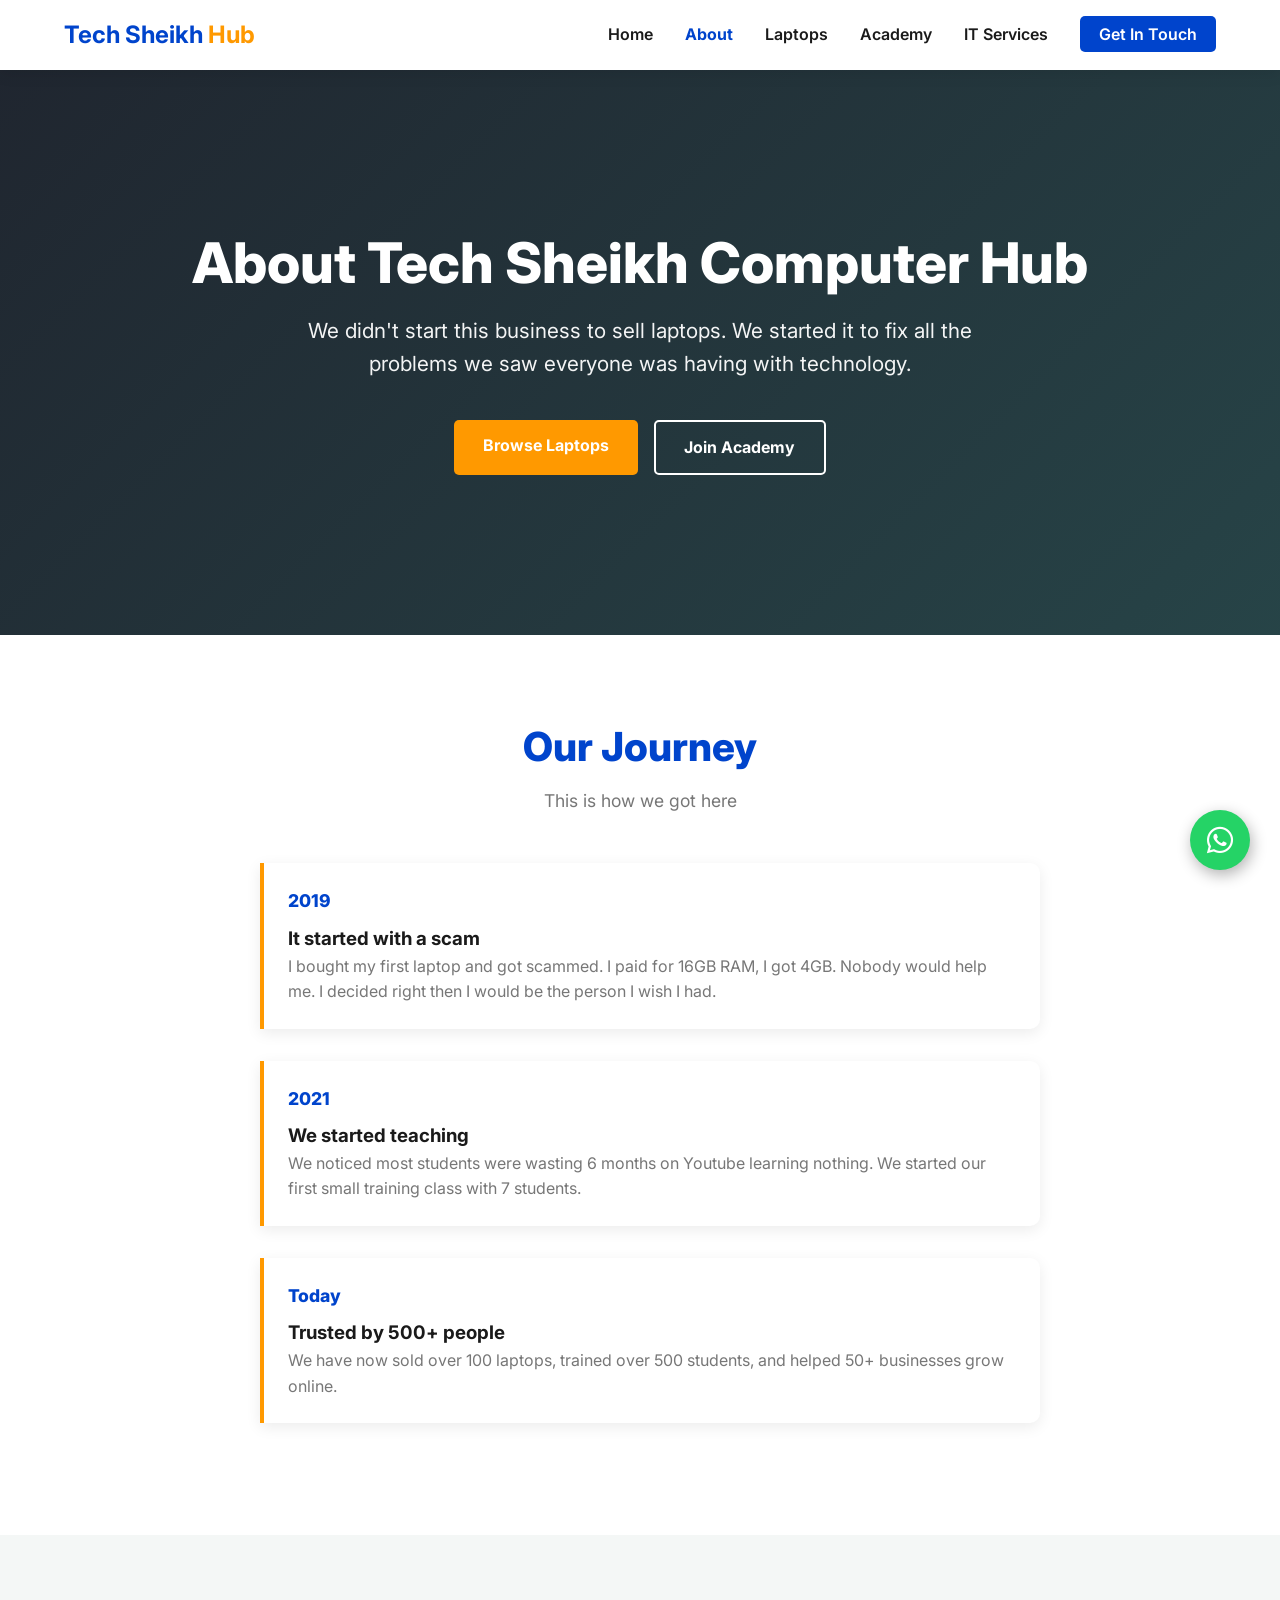
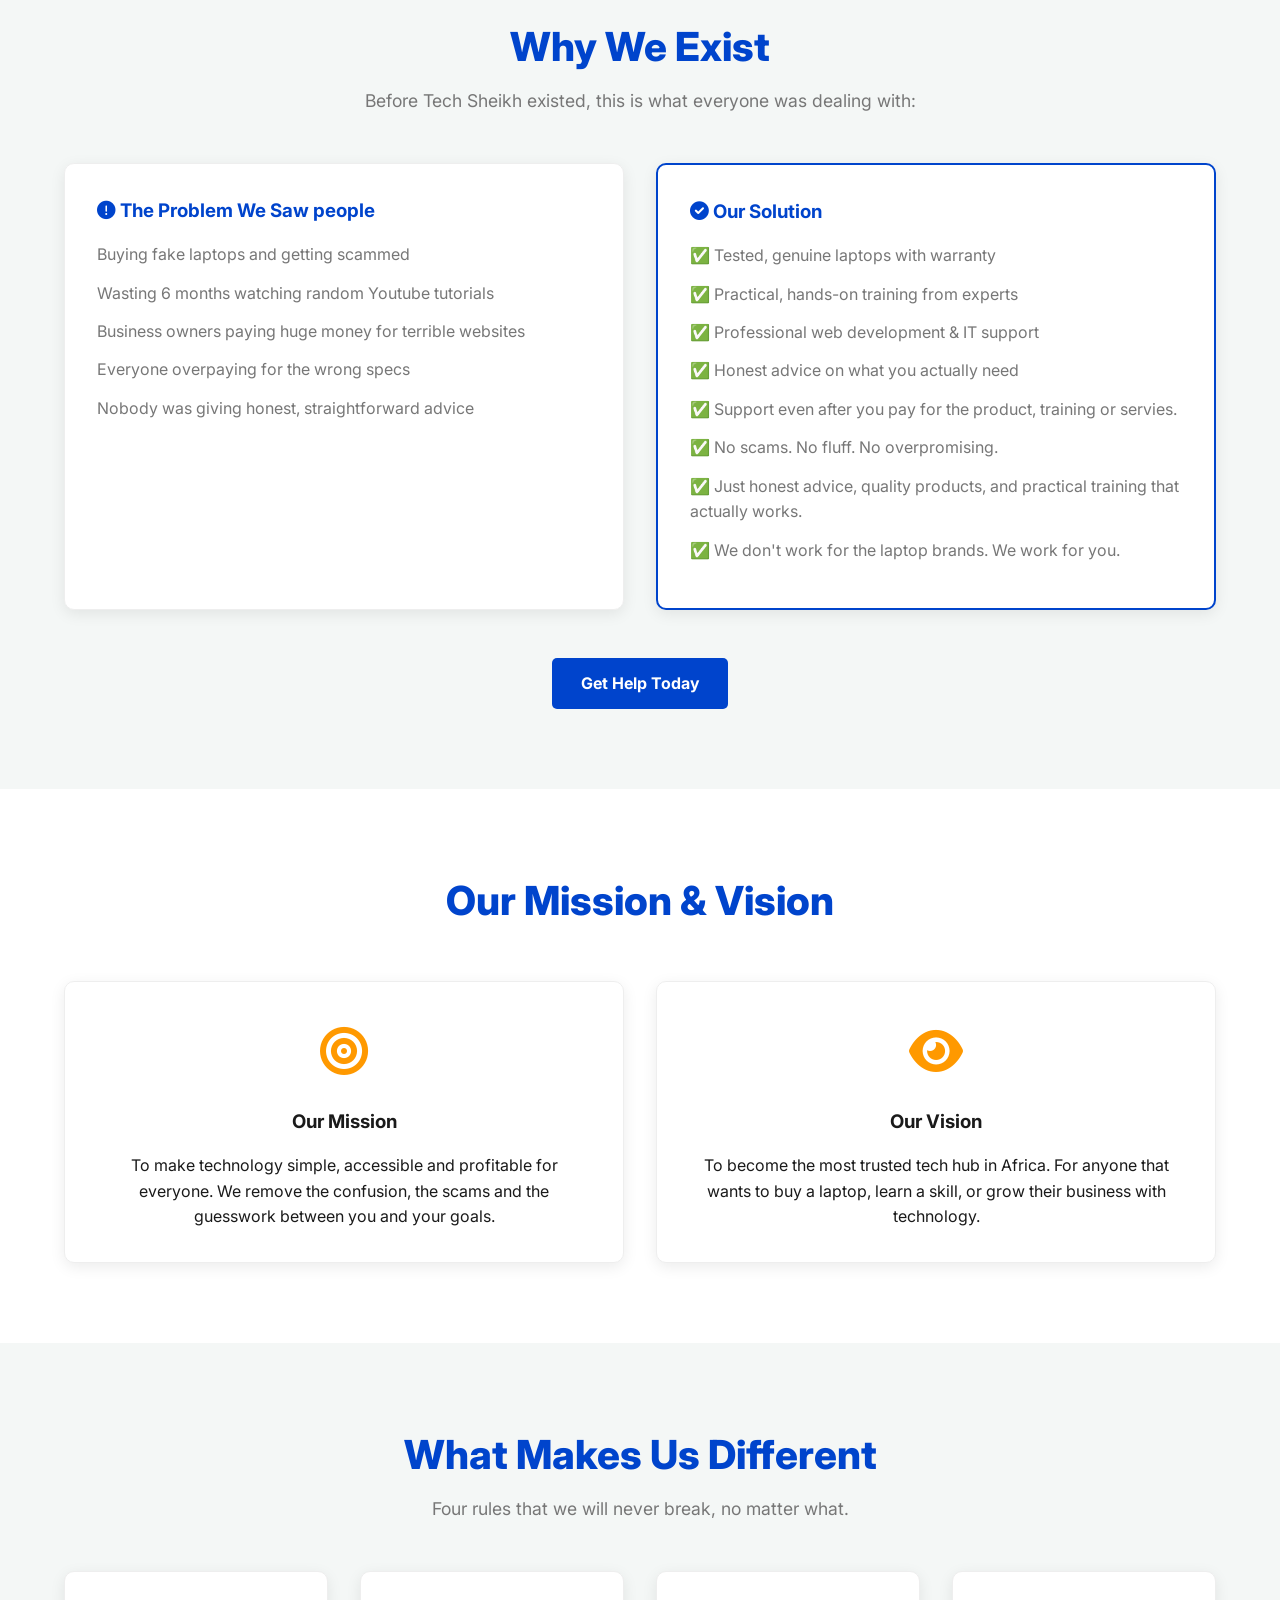
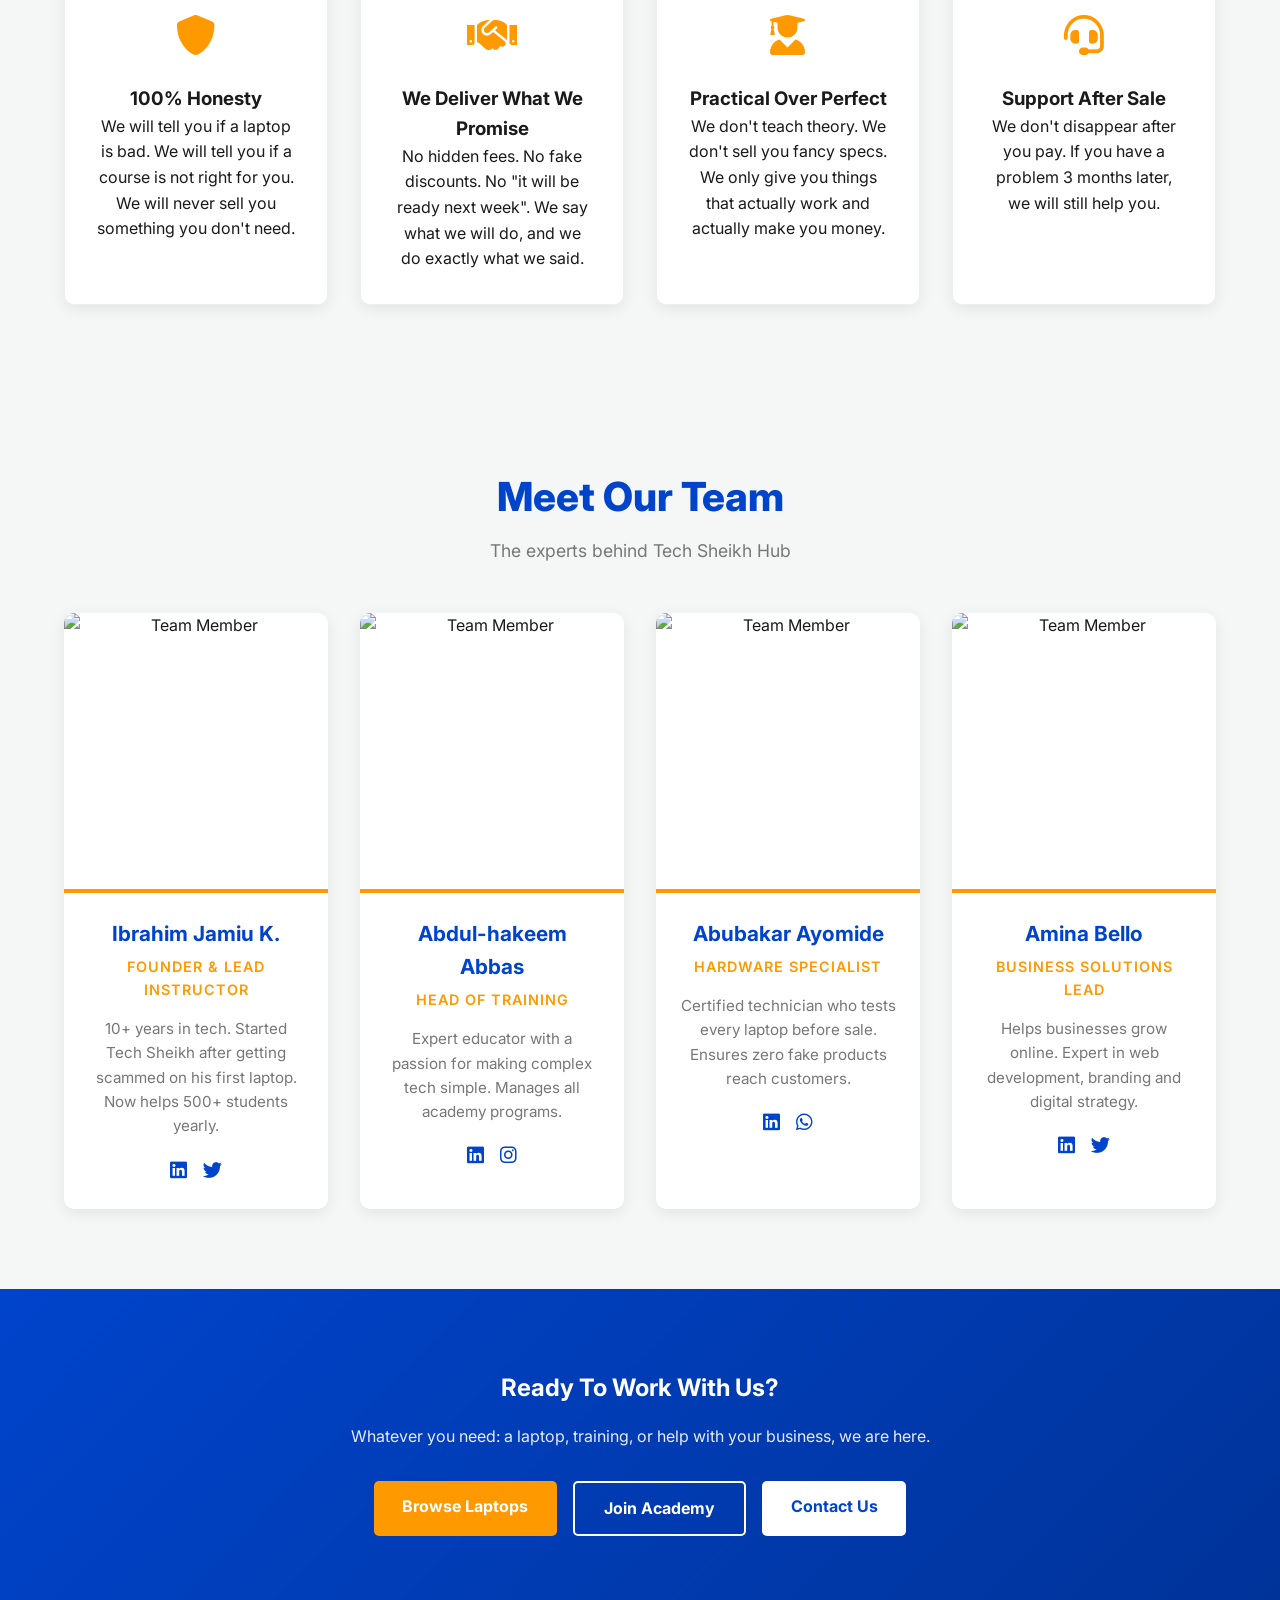
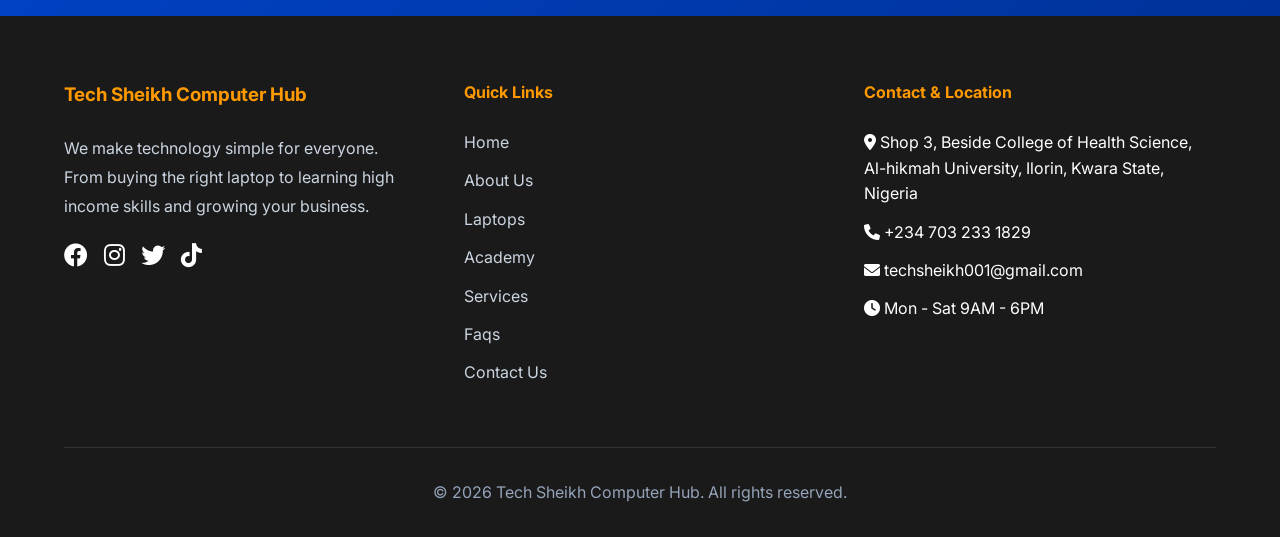
==== about.html @ db9482c1 "first commit" ====
<!DOCTYPE html>
<html lang="en">

<head>
    <meta charset="UTF-8">
    <meta name="viewport" content="width=device-width, initial-scale=1.0">
    <title>About Us | Tech Sheikh Computer Hub</title>

    <!-- Google Fonts -->
    <link href="https://fonts.googleapis.com/css2?family=Inter:wght@400;600;700;800&display=swap" rel="stylesheet">

    <!-- Font Awesome -->
    <link rel="stylesheet" href="https://cdnjs.cloudflare.com/ajax/libs/font-awesome/6.0.0/css/all.min.css">

    <link rel="stylesheet" href="./css/about.css">

</head>

<body>

    <!-- HEADER (Same as Homepage) -->
    <header>
        <nav>
            <a href="index.html" class="logo">Tech Sheikh <span>Hub</span></a>
            <div class="menu-toggle" id="mobile-menu-btn">
                <i class="fas fa-bars"></i>
            </div>
            <ul class="nav-links" id="nav-links">
                <li><a href="index.html">Home</a></li>
                <li><a href="about.html" style="color: var(--primary); font-weight:700;">About</a></li>
                <li><a href="product.html">Laptops</a></li>
                <li><a href="courses.html">Academy</a></li>
                <li><a href="services.html">IT Services</a></li>
                <li><a href="contact.html" class="cta-btn-nav">Get In Touch</a></li>
            </ul>
        </nav>
    </header>

    <main>

        <!-- HERO SECTION -->
        <section class="page-hero">
            <h1 class="fade-in">About Tech Sheikh Computer Hub</h1>
            <p class="fade-in" style="animation-delay: 0.2s;">
                We didn't start this business to sell laptops. We started it to fix all the problems we saw everyone was
                having with technology.
            </p>
            <div class="hero-buttons fade-in" style="animation-delay: 0.4s;">
                <a href="product.html" class="btn btn-secondary">Browse Laptops</a>
                <a href="courses.html" class="btn btn-outline-white">Join Academy</a>
            </div>
        </section>

        <!-- OUR STORY / TIMELINE -->
        <section class="section-padding">
            <div class="section-header animate-on-scroll">
                <h2>Our Journey</h2>
                <p>This is how we got here</p>
            </div>

            <div class="timeline">
                <div class="timeline-item animate-on-scroll">
                    <div class="timeline-year">2019</div>
                    <h3>It started with a scam</h3>
                    <p style="color: var(--grey);">I bought my first laptop and got scammed. I paid for 16GB RAM, I got
                        4GB. Nobody would help me. I decided right then I would be the person I wish I had.</p>
                </div>
                <div class="timeline-item animate-on-scroll">
                    <div class="timeline-year">2021</div>
                    <h3>We started teaching</h3>
                    <p style="color: var(--grey);">We noticed most students were wasting 6 months on Youtube learning
                        nothing. We started our first small training class with 7 students.</p>
                </div>
                <div class="timeline-item animate-on-scroll">
                    <div class="timeline-year">Today</div>
                    <h3>Trusted by 500+ people</h3>
                    <p style="color: var(--grey);">We have now sold over 100 laptops, trained over 500 students, and
                        helped 50+ businesses grow online.</p>
                </div>
            </div>
        </section>

        <!-- WHY WE EXIST / PROBLEM WE SOLVE -->
        <section class="section-padding" style="background: var(--light-bg);">
            <div class="section-header animate-on-scroll">
                <h2>Why We Exist</h2>
                <p>Before Tech Sheikh existed, this is what everyone was dealing with:</p>
            </div>

            <div class="grid-2">
                <div class="card animate-on-scroll">
                    <h3 style="margin-bottom: 1rem; color: var(--primary);"><i class="fas fa-exclamation-circle"></i>
                        The Problem We Saw people</h3>
                    <ul style="color: var(--grey);">
                        <li style="margin-bottom: 0.8rem;"> Buying fake laptops and getting scammed</li>
                        <li style="margin-bottom: 0.8rem;"> Wasting 6 months watching random Youtube tutorials</li>
                        <li style="margin-bottom: 0.8rem;"> Business owners paying huge money for terrible websites
                        </li>
                        <li style="margin-bottom: 0.8rem;"> Everyone overpaying for the wrong specs</li>
                        <li> Nobody was giving honest, straightforward advice</li>
                    </ul>
                </div>

                <div class="card animate-on-scroll" style="border-color: var(--primary); border-width: 2px;">
                    <h3 style="margin-bottom: 1rem; color: var(--primary);"><i class="fas fa-check-circle"></i> Our
                        Solution</h3>
                    <ul style="color: var(--grey);">
                        <li style="margin-bottom: 0.8rem;">✅ Tested, genuine laptops with warranty</li>
                        <li style="margin-bottom: 0.8rem;">✅ Practical, hands-on training from experts
                        <li>
                        <li style="margin-bottom: 0.8rem;">✅ Professional web development & IT support
                        <li>
                        <li style="margin-bottom: 0.8rem;">✅ Honest advice on what you actually need</li>
                        <li style="margin-bottom: 0.8rem;">✅ Support even after you pay for the product, training or
                            servies.</li>
                        <li style="margin-bottom: 0.8rem;"> ✅ No scams. No fluff. No overpromising. </li>

                        <li style="margin-bottom: 0.8rem;"> ✅ Just honest advice, quality products, and practical
                            training that actually works. </li>
                        <li style="margin-bottom: 0.8rem;"> ✅ We don't work for the laptop brands. We work for you.</li>
                    </ul>
                </div>
            </div>

            <div style="text-align: center; margin-top: 3rem;">
                <a href="contact.html" class="btn btn-primary animate-on-scroll">Get Help Today</a>
            </div>
        </section>

        <!-- MISSION & VISION -->
        <section class="section-padding">
            <div class="section-header animate-on-scroll">
                <h2>Our Mission & Vision</h2>
            </div>

            <div class="grid-2">
                <div class="card animate-on-scroll">
                    <div style="font-size: 3rem; color: var(--secondary); margin-bottom: 1rem; text-align: center;"><i
                            class="fas fa-bullseye"></i></div>
                    <h3 style="text-align: center; margin-bottom: 1rem;">Our Mission</h3>
                    <p style="text-align: center;">To make technology simple, accessible and profitable for everyone. We
                        remove the confusion, the scams and the guesswork between you and your goals.</p>
                </div>

                <div class="card animate-on-scroll">
                    <div style="font-size: 3rem; color: var(--secondary); margin-bottom: 1rem; text-align: center;"><i
                            class="fas fa-eye"></i></div>
                    <h3 style="text-align: center; margin-bottom: 1rem;">Our Vision</h3>
                    <p style="text-align: center;">To become the most trusted tech hub in Africa. For anyone that wants
                        to buy a laptop, learn a skill, or grow their business with technology.</p>
                </div>
            </div>
        </section>



        <!-- OUR VALUES -->
        <section class="section-padding" style="background: var(--light-bg);">
            <div class="section-header">
                <h2>What Makes Us Different</h2>
                <p>Four rules that we will never break, no matter what.</p>
            </div>

            <div class="grid-2" style="grid-template-columns: repeat(auto-fit, minmax(250px, 1fr));">
                <div class="value-card card">
                    <div class="value-icon"><i class="fas fa-shield-alt"></i></div>
                    <h3>100% Honesty</h3>
                    <p>We will tell you if a laptop is bad. We will tell you if a course is not right for you. We will
                        never sell you something you don't need.</p>
                </div>
                <div class="value-card card">
                    <div class="value-icon"><i class="fas fa-handshake"></i></div>
                    <h3>We Deliver What We Promise</h3>
                    <p>No hidden fees. No fake discounts. No "it will be ready next week". We say what we will do, and
                        we do exactly what we said.</p>
                </div>
                <div class="value-card card">
                    <div class="value-icon"><i class="fas fa-user-graduate"></i></div>
                    <h3>Practical Over Perfect</h3>
                    <p>We don't teach theory. We don't sell you fancy specs. We only give you things that actually work
                        and actually make you money.</p>
                </div>
                <div class="value-card card">
                    <div class="value-icon"><i class="fas fa-headset"></i></div>
                    <h3>Support After Sale</h3>
                    <p>We don't disappear after you pay. If you have a problem 3 months later, we will still help you.
                    </p>
                </div>
            </div>
        </section>


        <!-- TEAM SECTION -->
        <section class="section-padding" style="background: var(--light-bg);">
            <div class="section-header animate-on-scroll">
                <h2>Meet Our Team</h2>
                <p>The experts behind Tech Sheikh Hub</p>
            </div>

            <div class="grid-4">
                <!-- Team Member 1 -->
                <div class="card team-card animate-on-scroll">
                    <img src="https://images.unsplash.com/photo-1560250097-0b93528c311a?ixlib=rb-4.0.3&auto=format&fit=crop&w=500&q=80"
                        alt="Team Member" class="team-img">
                    <div class="team-info">
                        <h3 class="team-name">Ibrahim Jamiu K.</h3>
                        <p class="team-role">Founder & Lead Instructor</p>
                        <p class="team-bio">10+ years in tech. Started Tech Sheikh after getting scammed on his first
                            laptop. Now helps 500+ students yearly.</p>
                        <div class="team-social">
                            <a href="#"><i class="fab fa-linkedin"></i></a>
                            <a href="#"><i class="fab fa-twitter"></i></a>
                        </div>
                    </div>
                </div>

                <!-- Team Member 2 -->
                <div class="card team-card animate-on-scroll">
                    <img src="https://images.unsplash.com/photo-1573496359142-b8d87734a5a2?ixlib=rb-4.0.3&auto=format&fit=crop&w=500&q=80"
                        alt="Team Member" class="team-img">
                    <div class="team-info">
                        <h3 class="team-name">Abdul-hakeem Abbas</h3>
                        <p class="team-role">Head of Training</p>
                        <p class="team-bio">Expert educator with a passion for making complex tech simple. Manages all
                            academy programs.</p>
                        <div class="team-social">
                            <a href="#"><i class="fab fa-linkedin"></i></a>
                            <a href="#"><i class="fab fa-instagram"></i></a>
                        </div>
                    </div>
                </div>

                <!-- Team Member 3 -->
                <div class="card team-card animate-on-scroll">
                    <img src="https://images.unsplash.com/photo-1519085360753-af0119f7cbe7?ixlib=rb-4.0.3&auto=format&fit=crop&w=500&q=80"
                        alt="Team Member" class="team-img">
                    <div class="team-info">
                        <h3 class="team-name">Abubakar Ayomide</h3>
                        <p class="team-role">Hardware Specialist</p>
                        <p class="team-bio">Certified technician who tests every laptop before sale. Ensures zero fake
                            products reach customers.</p>
                        <div class="team-social">
                            <a href="#"><i class="fab fa-linkedin"></i></a>
                            <a href="#"><i class="fab fa-whatsapp"></i></a>
                        </div>
                    </div>
                </div>

                <!-- Team Member 4 -->
                <div class="card team-card animate-on-scroll">
                    <img src="https://images.unsplash.com/photo-1580489944761-15a19d654956?ixlib=rb-4.0.3&auto=format&fit=crop&w=500&q=80"
                        alt="Team Member" class="team-img">
                    <div class="team-info">
                        <h3 class="team-name">Amina Bello</h3>
                        <p class="team-role">Business Solutions Lead</p>
                        <p class="team-bio">Helps businesses grow online. Expert in web development, branding and
                            digital strategy.</p>
                        <div class="team-social">
                            <a href="#"><i class="fab fa-linkedin"></i></a>
                            <a href="#"><i class="fab fa-twitter"></i></a>
                        </div>
                    </div>
                </div>
            </div>
        </section>

        <!-- FINAL CTA -->
        <section class="section-padding cta-section">
            <h2 class="animate-on-scroll">Ready To Work With Us?</h2>
            <p class="animate-on-scroll" style="max-width: 600px; margin: 1rem auto 2rem;">
                Whatever you need: a laptop, training, or help with your business, we are here.
            </p>
            <div class="hero-buttons animate-on-scroll">
                <a href="product.html" class="btn btn-secondary">Browse Laptops</a>
                <a href="courses.html" class="btn btn-outline-white">Join Academy</a>
                <a href="contact.html" class="btn btn-secondary"
                    style="background: white; color: var(--primary);">Contact Us</a>
            </div>
        </section>

    </main>

    <!-- FOOTER (Same as Homepage) -->
    <footer class="site-footer">
        <div class="footer-grid">

            <div class="footer-col">
                <h3>Tech Sheikh Computer Hub</h3>
                <p>We make technology simple for everyone. From buying the right laptop to learning high income skills
                    and growing your business.</p>
                <div class="social-links">
                    <a href="#"><i class="fab fa-facebook"></i></a>
                    <a href="#"><i class="fab fa-instagram"></i></a>
                    <a href="#"><i class="fab fa-twitter"></i></a>
                    <a href="#"><i class="fab fa-tiktok"></i></a>
                </div>
            </div>

            <div class="footer-col">
                <h4>Quick Links</h4>
                <ul class="footer-links">
                    <li><a href="index.html">Home</a></li>
                    <li><a href="about.html">About Us</a></li>
                    <li><a href="product.html">Laptops</a></li>
                    <li><a href="courses.html">Academy</a></li>
                    <li><a href="services.html">Services</a></li>
                    <li><a href="faqs.html">Faqs</a></li>
                    <li><a href="contact.html">Contact Us</a></li>
                </ul>
            </div>

            <div class="footer-col">
                <h4>Contact & Location</h4>
                <ul class="footer-links">
                    <li><i class="fas fa-map-marker-alt"></i> Shop 3, Beside College of Health Science,<br>Al-hikmah
                        University, Ilorin, Kwara State,
                        Nigeria</li>
                    <li><i class="fas fa-phone"></i> +234 703 233 1829</li>
                    <li><i class="fas fa-envelope"></i> techsheikh001@gmail.com</li>
                    <li><i class="fas fa-clock"></i> Mon - Sat 9AM - 6PM</li>
                </ul>
            </div>

        </div>

        <div class="footer-bottom">
            <p>&copy; <span id="year"></span> Tech Sheikh Computer Hub. All rights reserved.</p>
        </div>
    </footer>

    <!-- WhatsApp Float -->
    <a href="https://wa.me/2347032331829" class="whatsapp-float" target="_blank">
        <i class="fab fa-whatsapp"></i>
    </a>

    <!-- JavaScript -->
    <script src="./JavaScript/about.js"></script>
</body>

</html>
---- css/about.css ----
/* =========================================
           1. GLOBAL DESIGN SYSTEM (BRAND COLORS)
========================================= */

:root {
    --primary: #0044CC;
    /* Tech Blue */
    --primary-dark: #003399;
    --secondary: #FF9900;
    /* Action Orange */
    --secondary-hover: #e68900;
    --dark: #1a1a1a;
    --light-bg: #f4f7f6;
    --white: #ffffff;
    --grey: #777;
    --shadow: 0 4px 15px rgba(0, 0, 0, 0.08);
    --shadow-lg: 0 10px 30px rgba(0, 0, 0, 0.15);
}

* {
    margin: 0;
    padding: 0;
    box-sizing: border-box;
    font-family: 'Inter', sans-serif;
    scroll-behavior: smooth;
}

body {
    color: var(--dark);
    background-color: var(--white);
    line-height: 1.6;
    overflow-x: hidden;
}

a {
    text-decoration: none;
    color: inherit;
}

ul {
    list-style: none;
}

img {
    max-width: 100%;
    height: auto;
    display: block;
}

/* =========================================
           2. UTILITIES & COMPONENTS
           ========================================= */
.section-padding {
    padding: 5rem 5%;
}

.section-header {
    text-align: center;
    margin-bottom: 3rem;
}

.section-header h2 {
    font-size: 2.5rem;
    color: var(--primary);
    margin-bottom: 0.5rem;
    font-weight: 800;
}

.section-header p {
    color: var(--grey);
    font-size: 1.1rem;
    max-width: 700px;
    margin: 0 auto;
}

.btn {
    display: inline-block;
    padding: 0.8rem 1.8rem;
    border-radius: 5px;
    font-weight: 700;
    cursor: pointer;
    transition: all 0.3s ease;
    border: none;
    text-align: center;
}

.btn-primary {
    background: var(--primary);
    color: var(--white);
}

.btn-primary:hover {
    background: var(--primary-dark);
    transform: translateY(-3px);
    box-shadow: var(--shadow);
}

.btn-secondary {
    background: var(--secondary);
    color: var(--white);
}

.btn-secondary:hover {
    background: var(--secondary-hover);
    transform: translateY(-3px);
    box-shadow: var(--shadow);
}

.btn-outline {
    border: 2px solid var(--primary);
    color: var(--primary);
    background: transparent;
}

.btn-outline:hover {
    background: var(--primary);
    color: var(--white);
    transform: translateY(-3px);
}

.btn-outline-white {
    border: 2px solid var(--white);
    color: var(--white);
    background: transparent;
}

.btn-outline-white:hover {
    background: var(--white);
    color: var(--primary);
    transform: translateY(-3px);
}

.card {
    background: var(--white);
    border-radius: 10px;
    padding: 2rem;
    box-shadow: var(--shadow);
    border: 1px solid #eee;
    transition: 0.3s;
}

.card:hover {
    transform: translateY(-5px);
    box-shadow: var(--shadow-lg);
}

/* =========================================
           3. HEADER & NAVIGATION
           ========================================= */
header {
    background: var(--white);
    box-shadow: var(--shadow);
    position: sticky;
    top: 0;
    z-index: 1000;
}

nav {
    display: flex;
    justify-content: space-between;
    align-items: center;
    padding: 1rem 5%;
}

.logo {
    font-size: 1.5rem;
    font-weight: 700;
    color: var(--primary);
}

.logo span {
    color: var(--secondary);
}

.nav-links {
    display: flex;
    gap: 2rem;
    align-items: center;
}

.nav-links a {
    color: var(--dark);
    font-weight: 600;
    transition: 0.3s;
}

.nav-links a:hover {
    color: var(--primary);
}

.cta-btn-nav {
    background: var(--primary);
    color: white !important;
    padding: 0.5rem 1.2rem;
    border-radius: 5px;
}

.menu-toggle {
    display: none;
    font-size: 1.5rem;
    cursor: pointer;
    color: var(--primary);
}

/* =========================================
           4. FOOTER
           ========================================= */
footer {
    background: var(--dark);
    color: white;
    padding: 4rem 5% 2rem;
}

.footer-grid {
    display: grid;
    grid-template-columns: repeat(auto-fit, minmax(250px, 1fr));
    gap: 3rem;
    margin-bottom: 3rem;
    text-align: left;
}

.footer-col h3,
.footer-col h4 {
    color: var(--secondary);
    margin-bottom: 1.5rem;
}

.footer-col p {
    color: #cbd5e1;
    line-height: 1.8;
}

.footer-links li {
    margin-bottom: 0.8rem;
}

.footer-links a {
    color: #cbd5e1;
    transition: 0.3s;
}

.footer-links a:hover {
    color: var(--secondary);
    padding-left: 5px;
}

.footer-bottom {
    border-top: 1px solid #333;
    padding-top: 2rem;
    text-align: center;
    color: #94a3b8;
}

.social-links {
    display: flex;
    gap: 1rem;
    margin-top: 1rem;
}

.social-links a {
    color: white;
    font-size: 1.5rem;
    transition: 0.3s;
}

.social-links a:hover {
    color: var(--secondary);
}

.whatsapp-float {
    position: fixed;
    bottom: 30px;
    right: 30px;
    background-color: #25d366;
    color: white;
    width: 60px;
    height: 60px;
    border-radius: 50%;
    display: flex;
    align-items: center;
    justify-content: center;
    font-size: 30px;
    box-shadow: 2px 5px 15px rgba(0, 0, 0, 0.3);
    z-index: 1000;
    transition: 0.3s;
}

.whatsapp-float:hover {
    transform: scale(1.1);
}

/* =========================================
           5. ABOUT PAGE SPECIFIC STYLES
========================================= */

/* Hero Section */
.page-hero {
    /* Blue Overlay + Image */
    background: linear-gradient(135deg, rgba(7, 13, 24, 0.9), rgba(2, 40, 43, 0.85)),
        url('https://images.unsplash.com/photo-1522071820081-009f0129c71c?ixlib=rb-4.0.3&auto=format&fit=crop&w=1470&q=80');
    background-size: cover;
    background-position: center;
    background-attachment: fixed;
    /* Parallax effect */
    padding: 10rem 5%;
    text-align: center;
    color: white;
    position: relative;
}

.page-hero h1 {
    font-size: 3.5rem;
    color: white;
    margin-bottom: 1rem;
    font-weight: 800;
    line-height: 1.2;
}

.page-hero p {
    color: rgba(255, 255, 255, 0.95);
    max-width: 700px;
    margin: 0 auto 2.5rem;
    font-size: 1.3rem;
}

.hero-buttons {
    display: flex;
    gap: 1rem;
    justify-content: center;
    flex-wrap: wrap;
}

/* Timeline */
.timeline {
    max-width: 800px;
    margin: 0 auto;
    position: relative;
}

.timeline-item {
    padding: 1.5rem;
    border-left: 4px solid var(--secondary);
    margin-bottom: 2rem;
    background: white;
    margin-left: 20px;
    border-radius: 0 10px 10px 0;
    box-shadow: var(--shadow);
    transition: 0.3s;
}

.timeline-item:hover {
    transform: translateX(5px);
}

.timeline-year {
    color: var(--primary);
    font-weight: 800;
    margin-bottom: 0.5rem;
    font-size: 1.1rem;
}

/* Grids */
.grid-2 {
    display: grid;
    grid-template-columns: repeat(auto-fit, minmax(400px, 1fr));
    gap: 2rem;
}

.grid-4 {
    display: grid;
    grid-template-columns: repeat(auto-fit, minmax(250px, 1fr));
    gap: 2rem;
}


/* OUR VALUES */
.card {
    background: var(--white);
    border-radius: 10px;
    padding: 2rem;
    box-shadow: var(--shadow);
    border: 1px solid #eee;
    transition: 0.3s;
}

.card:hover {
    transform: translateY(-5px);
}


.value-card {
    text-align: center;
    padding: 2rem;
}

.value-icon {
    font-size: 2.5rem;
    color: var(--secondary);
    margin-bottom: 1rem;
}


/* Team Cards */
.team-card {
    text-align: center;
    overflow: hidden;
    padding: 0;
    border: none;
}

.team-img {
    width: 100%;
    height: 280px;
    object-fit: cover;
    border-bottom: 4px solid var(--secondary);
    transition: 0.3s;
}

.team-card:hover .team-img {
    transform: scale(1.05);
}

.team-info {
    padding: 1.5rem;
}

.team-name {
    font-size: 1.3rem;
    color: var(--primary);
    margin-bottom: 0.3rem;
    font-weight: 700;
}

.team-role {
    color: var(--secondary);
    font-weight: 600;
    font-size: 0.9rem;
    margin-bottom: 1rem;
    text-transform: uppercase;
    letter-spacing: 1px;
}

.team-bio {
    color: var(--grey);
    font-size: 0.95rem;
    margin-bottom: 1rem;
}

.team-social {
    display: flex;
    justify-content: center;
    gap: 1rem;
}

.team-social a {
    color: var(--primary);
    font-size: 1.2rem;
    transition: 0.3s;
}

.team-social a:hover {
    color: var(--secondary);
}

/* CTA Section */
.cta-section {
    background: linear-gradient(135deg, var(--primary), var(--primary-dark));
    color: white;
    text-align: center;
}

.cta-section h2 {
    color: white;
}

.cta-section p {
    color: rgba(255, 255, 255, 0.9);
}

/* =========================================
           6. ANIMATIONS
           ========================================= */
.animate-on-scroll {
    opacity: 0;
    transform: translateY(40px);
    transition: all 0.8s cubic-bezier(0.5, 0, 0, 1);
}

.animate-on-scroll.visible {
    opacity: 1;
    transform: translateY(0);
}

@keyframes fadeIn {
    from {
        opacity: 0;
        transform: translateY(20px);
    }

    to {
        opacity: 1;
        transform: translateY(0);
    }
}

.fade-in {
    animation: fadeIn 1s ease forwards;
}

/* =========================================
           7. RESPONSIVE MEDIA QUERIES
           ========================================= */
@media (max-width: 768px) {
    .menu-toggle {
        display: block;
    }

    .nav-links {
        display: none;
        position: absolute;
        top: 100%;
        left: 0;
        width: 100%;
        background: var(--white);
        flex-direction: column;
        padding: 2rem;
        box-shadow: var(--shadow);
        gap: 1.5rem;
        text-align: center;
    }

    .nav-links.active {
        display: flex;
    }

    .page-hero h1 {
        font-size: 2.5rem;
    }

    .page-hero p {
        font-size: 1.1rem;
    }

    .grid-2 {
        grid-template-columns: 1fr;
    }

    .hero-buttons {
        flex-direction: column;
    }

    .btn {
        width: 100%;
    }

    .timeline-item {
        margin-left: 10px;
    }
}
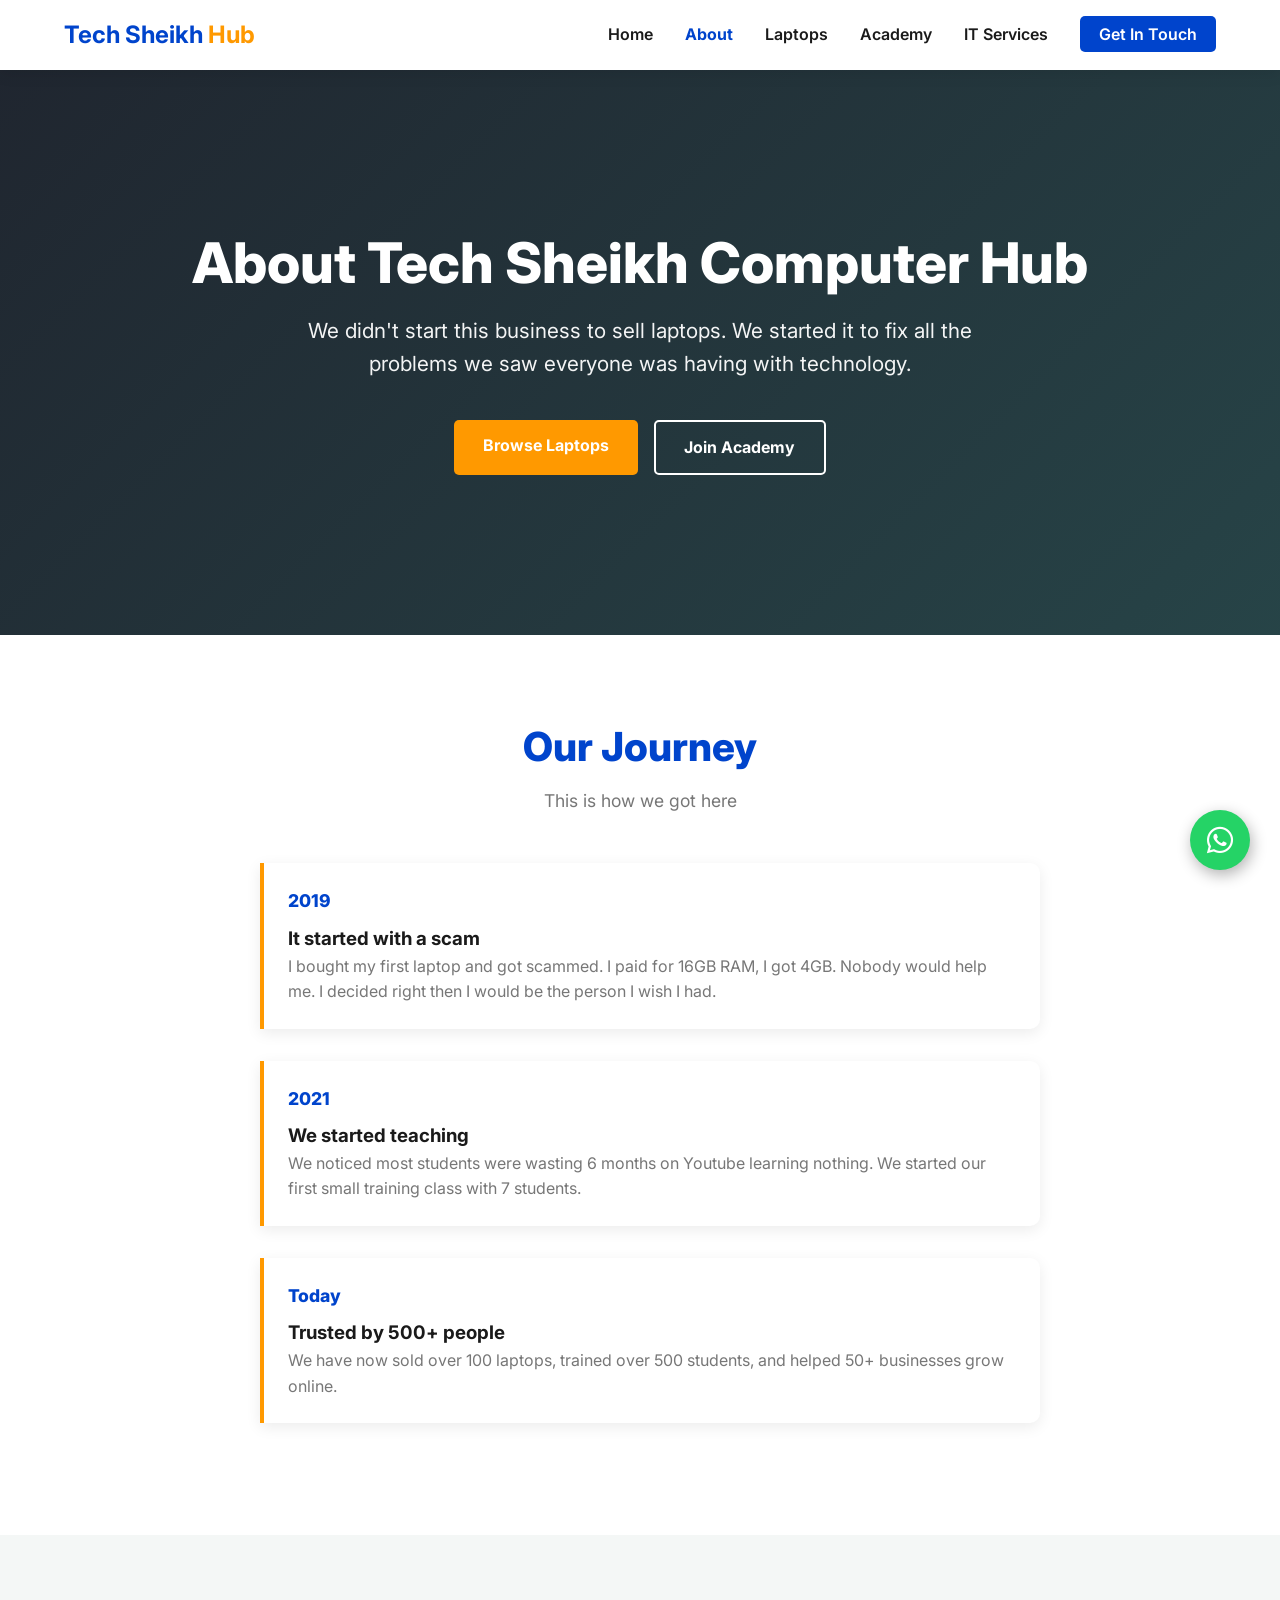
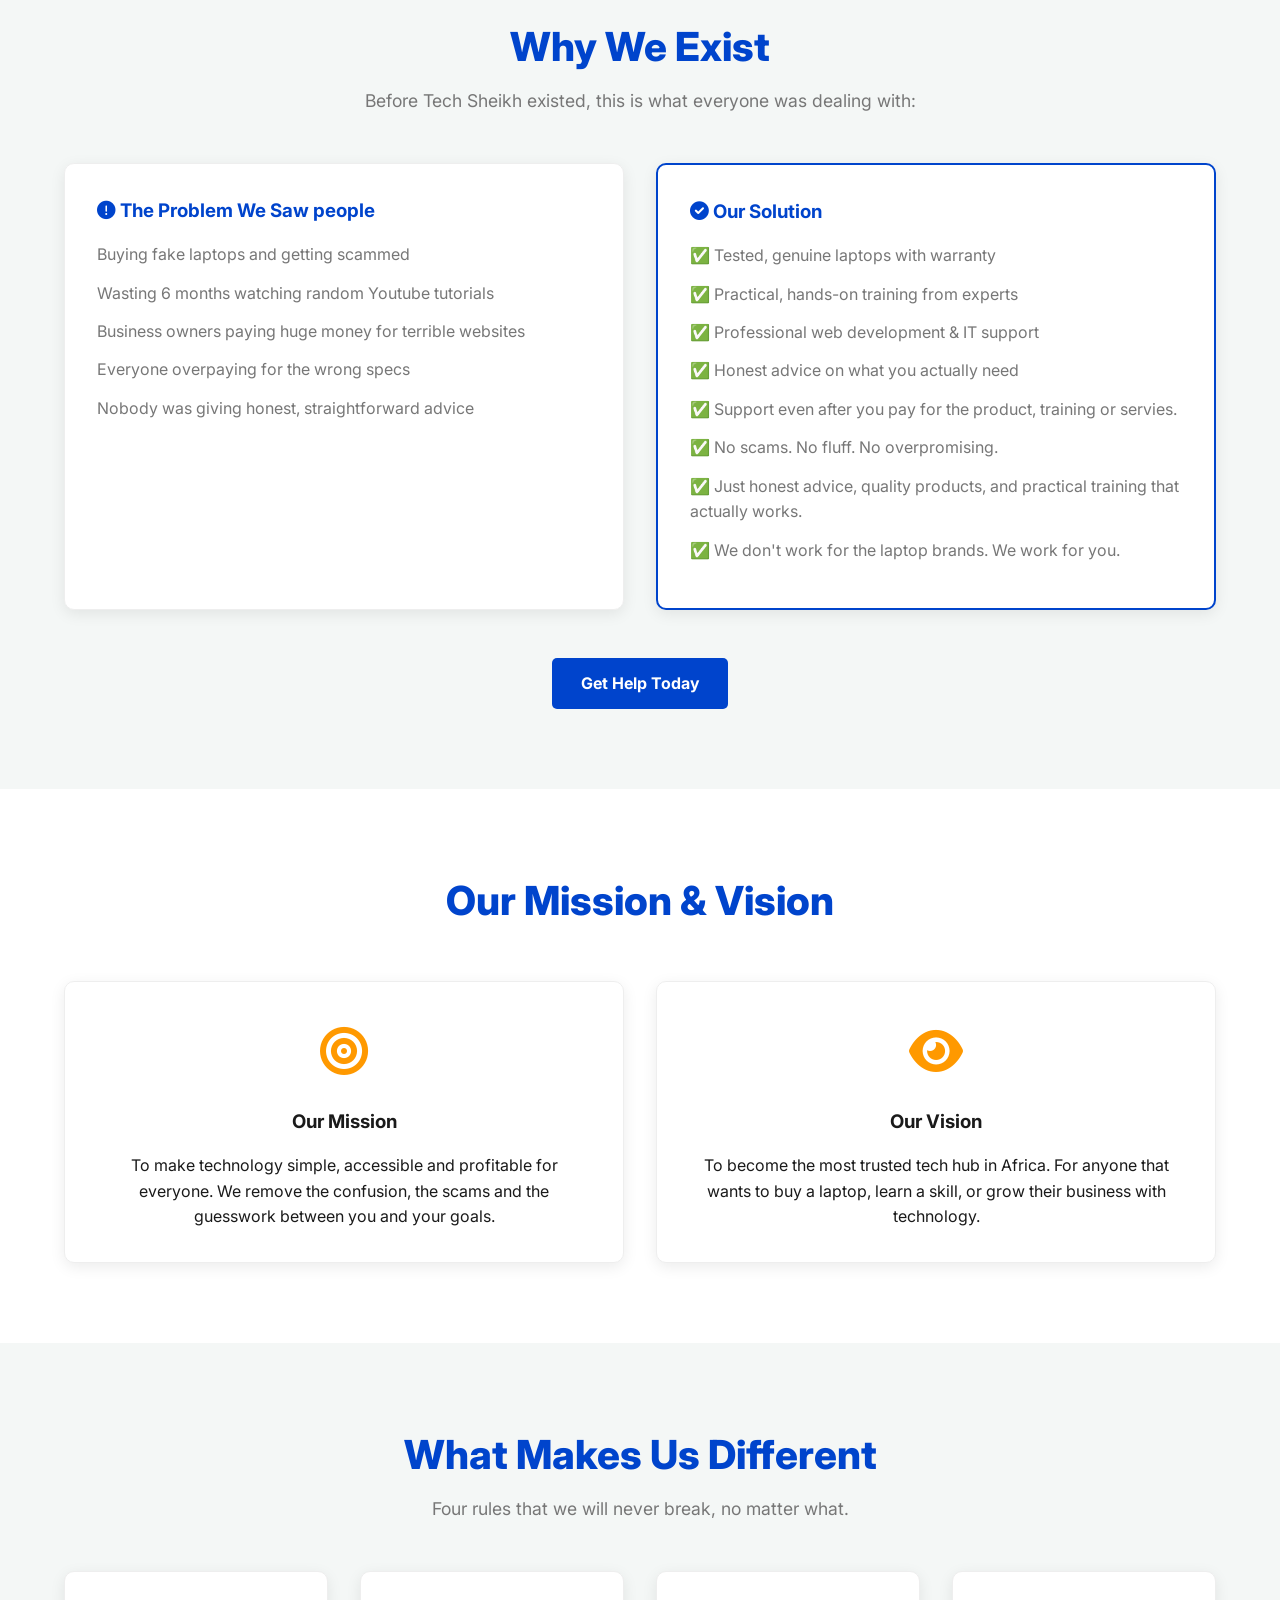
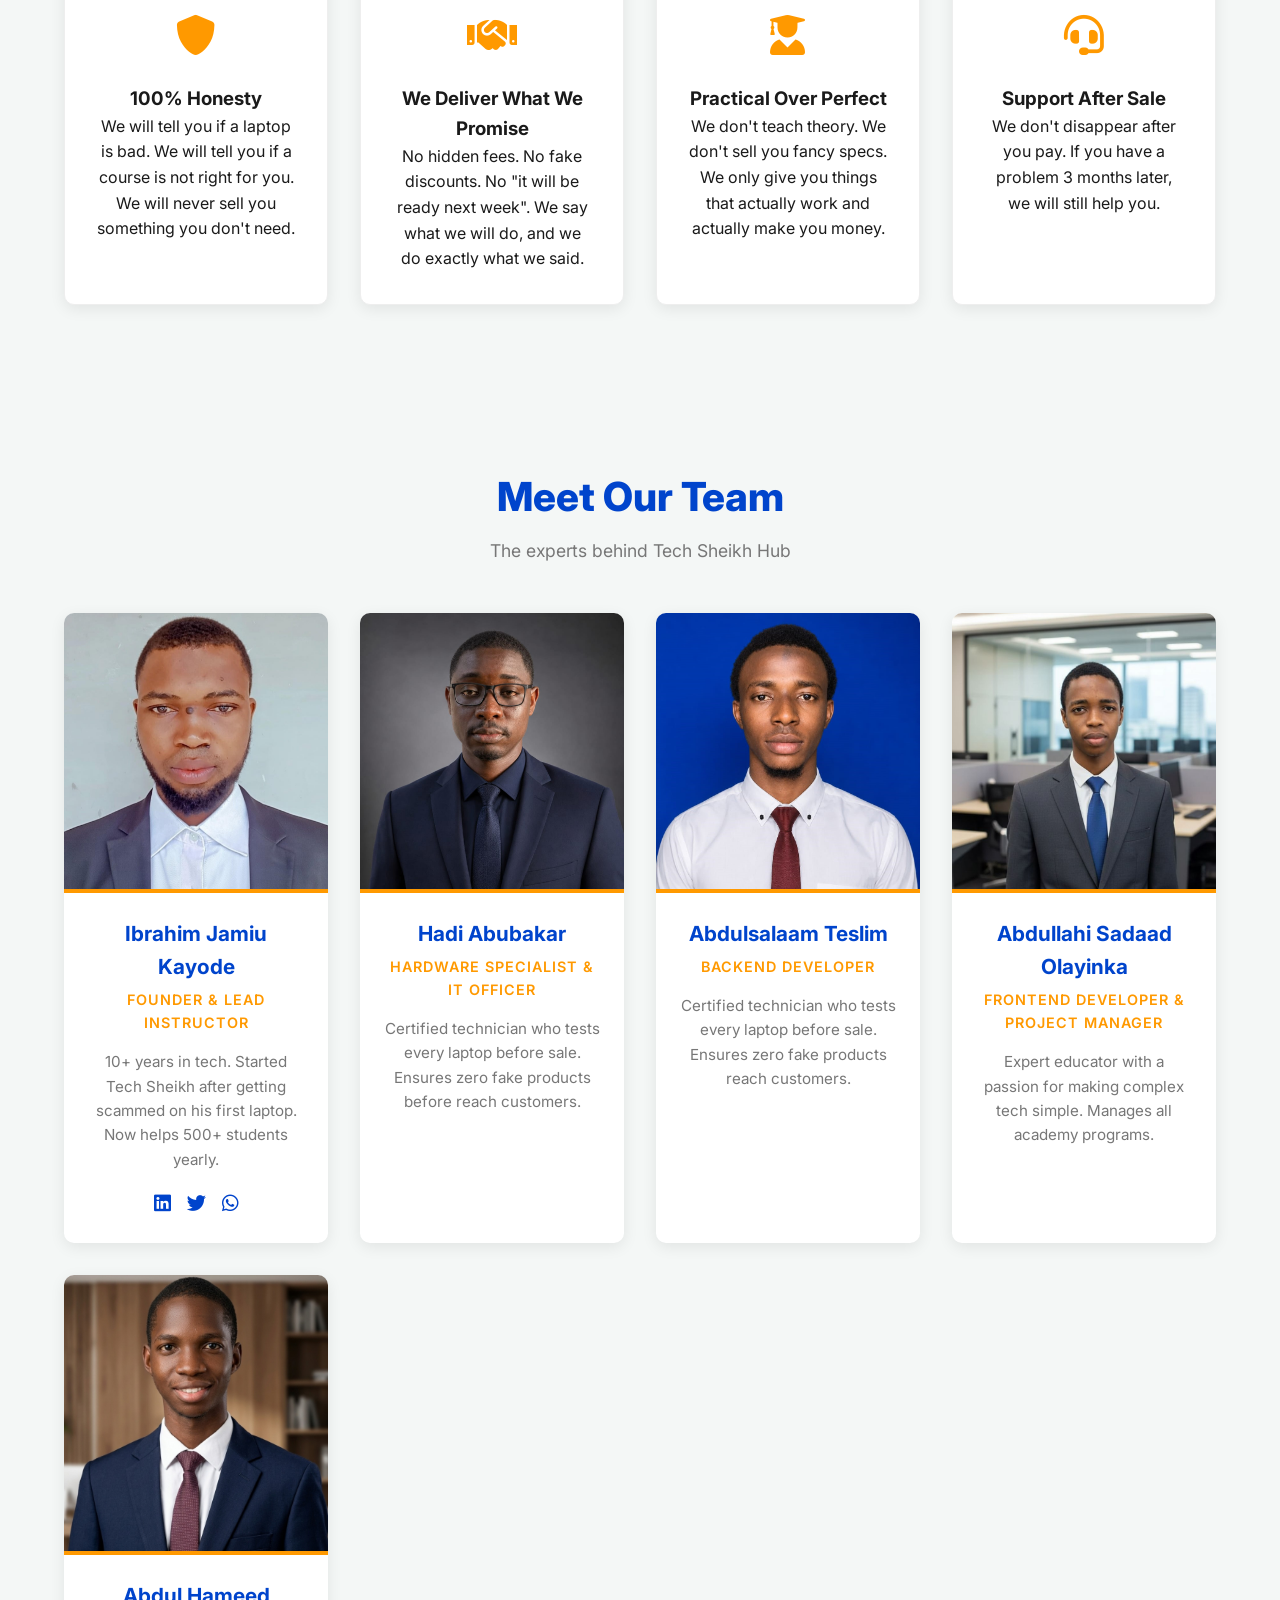
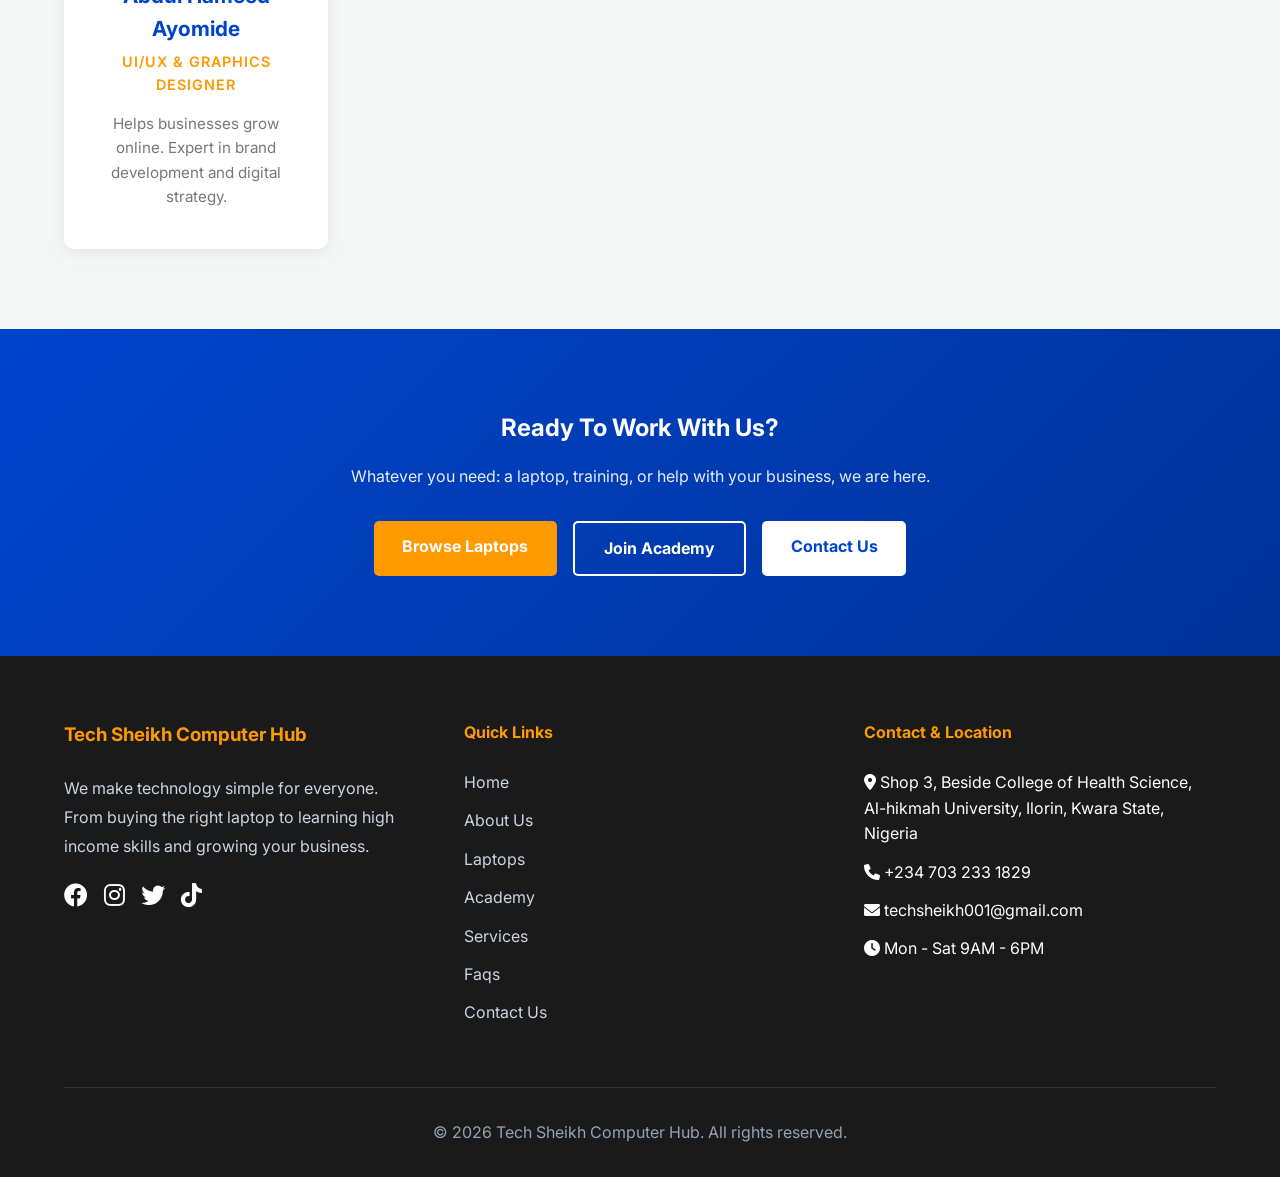
==== commit 379794b7: "Updated social media links and team image" ====
--- a/about.html
+++ b/about.html
@@ -200,64 +200,81 @@
             <div class="grid-4">
                 <!-- Team Member 1 -->
                 <div class="card team-card animate-on-scroll">
-                    <img src="https://images.unsplash.com/photo-1560250097-0b93528c311a?ixlib=rb-4.0.3&auto=format&fit=crop&w=500&q=80"
-                        alt="Team Member" class="team-img">
-                    <div class="team-info">
-                        <h3 class="team-name">Ibrahim Jamiu K.</h3>
+                    <img src="./images/team/Tech sheikh.jpeg" alt="Team Member" class="team-img">
+                    <div class="team-info">
+                        <h3 class="team-name">Ibrahim Jamiu Kayode</h3>
                         <p class="team-role">Founder & Lead Instructor</p>
                         <p class="team-bio">10+ years in tech. Started Tech Sheikh after getting scammed on his first
                             laptop. Now helps 500+ students yearly.</p>
                         <div class="team-social">
-                            <a href="#"><i class="fab fa-linkedin"></i></a>
-                            <a href="#"><i class="fab fa-twitter"></i></a>
-                        </div>
-                    </div>
-                </div>
-
-                <!-- Team Member 2 -->
-                <div class="card team-card animate-on-scroll">
-                    <img src="https://images.unsplash.com/photo-1573496359142-b8d87734a5a2?ixlib=rb-4.0.3&auto=format&fit=crop&w=500&q=80"
-                        alt="Team Member" class="team-img">
-                    <div class="team-info">
-                        <h3 class="team-name">Abdul-hakeem Abbas</h3>
-                        <p class="team-role">Head of Training</p>
+                            <a href="https://www.linkedin.com/in/ibrahim-jamiu-kayode-543509252/" target="_blank"><i
+                                    class="fab fa-linkedin"></i></a>
+                            <a href="https://x.com/jamiukayode7" target="_blank"><i class="fab fa-twitter"></i></a>
+                            <a href="https://wa.me/2347032331829" target="_blank"><i class="fab fa-whatsapp"></i></a>
+
+                        </div>
+                    </div>
+                </div>
+
+
+                <!-- Team Member 2-->
+                <div class="card team-card animate-on-scroll">
+                    <img src="./images/team/Engr Abu.jpeg" alt="Team Member" class="team-img">
+                    <div class="team-info">
+                        <h3 class="team-name">Hadi Abubakar</h3>
+                        <p class="team-role">Hardware Specialist & IT Officer </p>
+                        <p class="team-bio">Certified technician who tests every laptop before sale. Ensures zero fake
+                            products before reach customers.</p>
+                        <div class="team-social">
+                            <!-- <a href="#"><i class="fab fa-linkedin"></i></a>
+                            <a href="#"><i class="fab fa-whatsapp"></i></a> -->
+                        </div>
+                    </div>
+                </div>
+
+                <!-- Team Member 3 -->
+                <div class="card team-card animate-on-scroll">
+                    <img src="./images/team/Testech.jpeg" alt="Team Member" class="team-img">
+                    <div class="team-info">
+                        <h3 class="team-name">Abdulsalaam Teslim </h3>
+                        <p class="team-role">Backend Developer</p>
+                        <p class="team-bio">Certified technician who tests every laptop before sale. Ensures zero fake
+                            products reach customers.</p>
+                        <div class="team-social">
+                            <!--     <a href="#"><i class="fab fa-linkedin"></i></a>
+                            <a href="#"><i class="fab fa-whatsapp"></i></a> -->
+                        </div>
+                    </div>
+                </div>
+
+
+                <!-- Team Member 4 -->
+                <div class="card team-card animate-on-scroll">
+                    <img src="./images/team/Ziyadah.jpeg" alt="Team Member" class="team-img">
+                    <div class="team-info">
+                        <h3 class="team-name">Abdullahi Sadaad Olayinka</h3>
+                        <p class="team-role">Frontend Developer & Project Manager</p>
                         <p class="team-bio">Expert educator with a passion for making complex tech simple. Manages all
                             academy programs.</p>
                         <div class="team-social">
-                            <a href="#"><i class="fab fa-linkedin"></i></a>
-                            <a href="#"><i class="fab fa-instagram"></i></a>
-                        </div>
-                    </div>
-                </div>
-
-                <!-- Team Member 3 -->
-                <div class="card team-card animate-on-scroll">
-                    <img src="https://images.unsplash.com/photo-1519085360753-af0119f7cbe7?ixlib=rb-4.0.3&auto=format&fit=crop&w=500&q=80"
-                        alt="Team Member" class="team-img">
-                    <div class="team-info">
-                        <h3 class="team-name">Abubakar Ayomide</h3>
-                        <p class="team-role">Hardware Specialist</p>
-                        <p class="team-bio">Certified technician who tests every laptop before sale. Ensures zero fake
-                            products reach customers.</p>
-                        <div class="team-social">
-                            <a href="#"><i class="fab fa-linkedin"></i></a>
-                            <a href="#"><i class="fab fa-whatsapp"></i></a>
-                        </div>
-                    </div>
-                </div>
-
-                <!-- Team Member 4 -->
-                <div class="card team-card animate-on-scroll">
-                    <img src="https://images.unsplash.com/photo-1580489944761-15a19d654956?ixlib=rb-4.0.3&auto=format&fit=crop&w=500&q=80"
-                        alt="Team Member" class="team-img">
-                    <div class="team-info">
-                        <h3 class="team-name">Amina Bello</h3>
-                        <p class="team-role">Business Solutions Lead</p>
-                        <p class="team-bio">Helps businesses grow online. Expert in web development, branding and
-                            digital strategy.</p>
-                        <div class="team-social">
-                            <a href="#"><i class="fab fa-linkedin"></i></a>
-                            <a href="#"><i class="fab fa-twitter"></i></a>
+                            <!-- <a href="#"><i class="fab fa-linkedin"></i></a>
+                            <a href="#"><i class="fab fa-instagram"></i></a> -->
+                        </div>
+                    </div>
+                </div>
+
+
+                <!-- Team Member 5 -->
+                <div class="card team-card animate-on-scroll">
+                    <img src="./images/team/Abdulhameed.jpeg" alt="Team Member" class="team-img">
+                    <div class="team-info">
+                        <h3 class="team-name">Abdul Hameed Ayomide</h3>
+                        <p class="team-role">UI/UX & Graphics Designer</p>
+                        <p class="team-bio">Helps businesses grow online. Expert in brand development and digital
+                            strategy.</p>
+                        <div class="team-social">
+                            <!-- <a href="#"><i class="fab fa-linkedin"></i></a>
+                            <a href="#"><i class="fab fa-twitter"></i></a> -->
                         </div>
                     </div>
                 </div>
@@ -289,10 +306,11 @@
                 <p>We make technology simple for everyone. From buying the right laptop to learning high income skills
                     and growing your business.</p>
                 <div class="social-links">
-                    <a href="#"><i class="fab fa-facebook"></i></a>
-                    <a href="#"><i class="fab fa-instagram"></i></a>
-                    <a href="#"><i class="fab fa-twitter"></i></a>
-                    <a href="#"><i class="fab fa-tiktok"></i></a>
+                    <a href="https://www.facebook.com/techsheikhhub" target="_blank"><i class="fab fa-facebook"></i></a>
+                    <a href="https://www.instagram.com/techsheikhhub" target="_blank"><i
+                            class="fab fa-instagram"></i></a>
+                    <a href="https://x.com/techsheikhhub" target="_blank"><i class="fab fa-twitter"></i></a>
+                    <a href="https://www.tiktok.com/@techsheikhhub" target="_blank"><i class="fab fa-tiktok"></i></a>
                 </div>
             </div>
 
